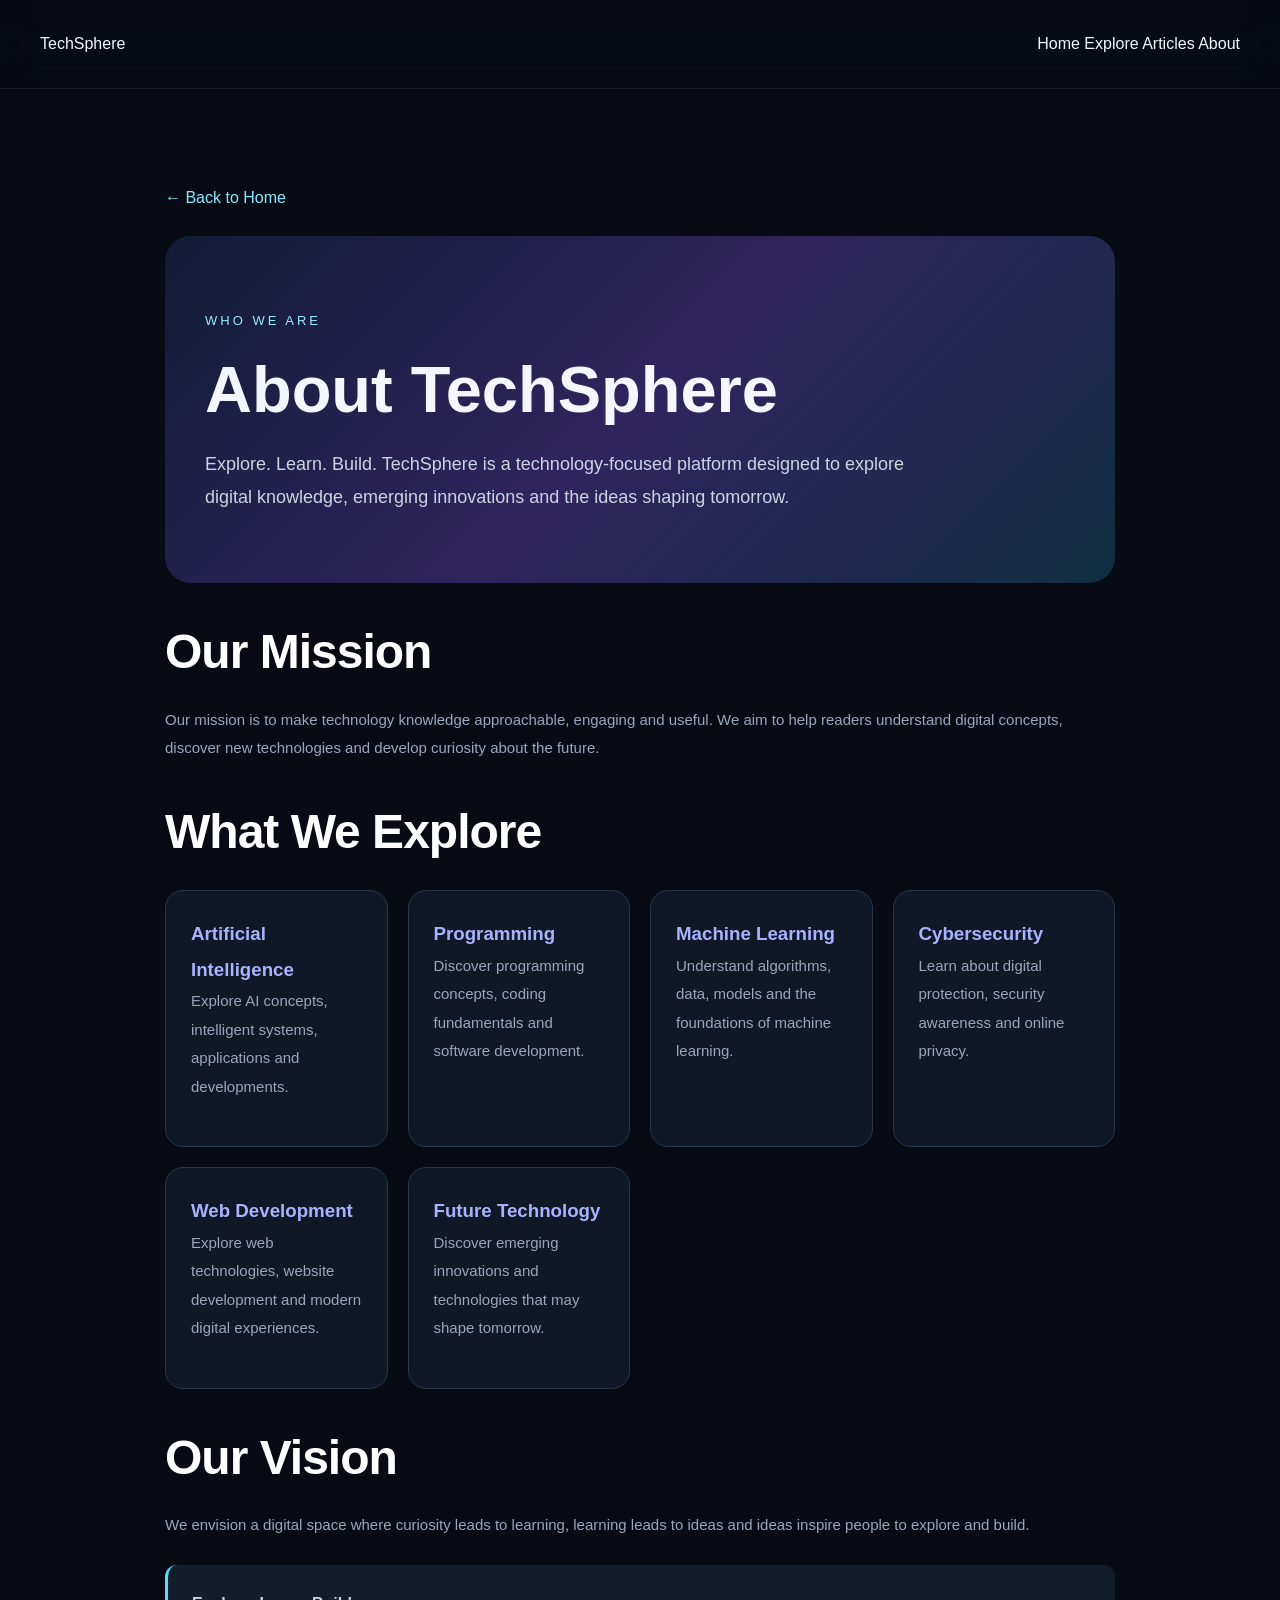
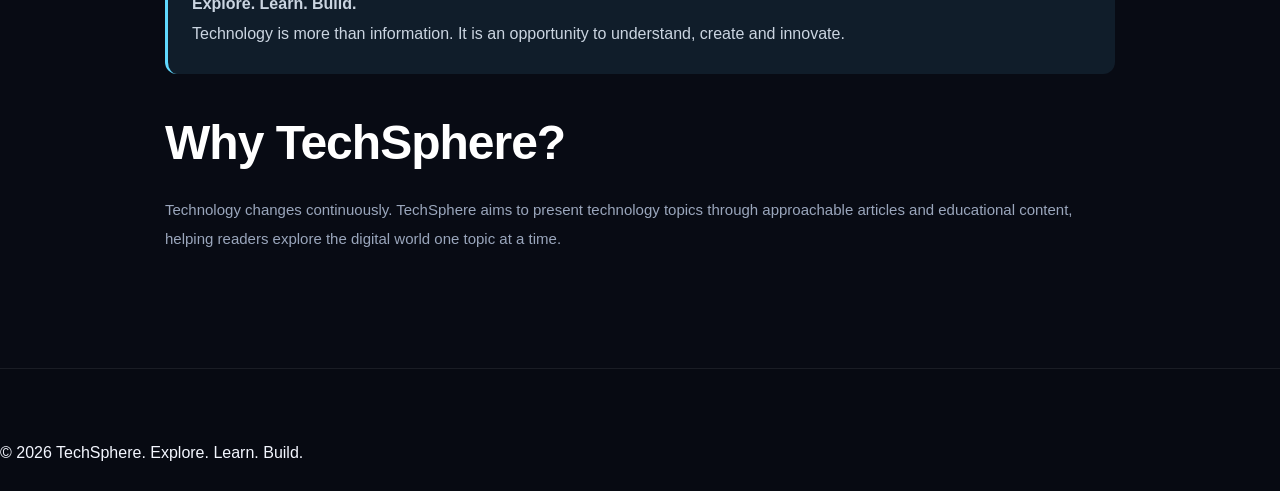
==== about.html @ 9fbf0e42 "Upload TechSphere website" ====
<!DOCTYPE html>
<html lang="en">
<head>
    <meta charset="UTF-8">
    <meta name="viewport" content="width=device-width, initial-scale=1.0">
    <meta name="description" content="Learn about TechSphere, a digital platform dedicated to exploring technology, innovation and knowledge.">
    <title>About TechSphere | Explore. Learn. Build.</title>
    <link rel="stylesheet" href="style.css">
    <style>
        .about-page { max-width: 1000px; margin: 70px auto; padding: 25px; }
        .about-hero { padding: 70px 40px; border-radius: 26px; background: linear-gradient(135deg,#111c35,#30245e,#102e40); margin-bottom: 40px; }
        .about-tag { color: #9be9ff; letter-spacing: 3px; text-transform: uppercase; font-size: 13px; }
        .about-hero h1 { font-size: clamp(38px,6vw,65px); margin: 20px 0; line-height: 1.15; }
        .about-hero p { color: #cbd5e1; font-size: 18px; max-width: 750px; line-height: 1.8; }
        .about-content { line-height: 1.9; color: #cbd5e1; }
        .about-content h2 { color: white; margin-top: 40px; }
        .about-grid { display: grid; grid-template-columns: repeat(auto-fit,minmax(220px,1fr)); gap: 20px; margin: 30px 0; }
        .about-card { background: #101827; border: 1px solid #26364c; padding: 25px; border-radius: 18px; transition: .3s; }
        .about-card:hover { transform: translateY(-5px); border-color: #7b70ff; }
        .about-card h3 { color: #a5b4fc; margin-top: 0; }
        .about-back { display: inline-block; margin-bottom: 25px; color: #8be9ff; text-decoration: none; }
        .about-highlight { padding: 24px; background: #101d2a; border-left: 3px solid #60d9ff; border-radius: 12px; margin: 25px 0; }
    </style>
</head>
<body>

<header class="navbar">
    <div class="container nav-container">
        <a href="index.html" class="logo">T<span>echSphere</span></a>
        <nav>
            <a href="index.html">Home</a>
            <a href="index.html#topics">Explore</a>
            <a href="index.html#articles">Articles</a>
            <a href="about.html">About</a>
        </nav>
    </div>
</header>

<main class="about-page">

    <a href="index.html" class="about-back">← Back to Home</a>

    <section class="about-hero">
        <span class="about-tag">Who We Are</span>
        <h1>About TechSphere</h1>
        <p>Explore. Learn. Build. TechSphere is a technology-focused platform designed to explore digital knowledge, emerging innovations and the ideas shaping tomorrow.</p>
    </section>

    <section class="about-content">

        <h2>Our Mission</h2>
        <p>Our mission is to make technology knowledge approachable, engaging and useful. We aim to help readers understand digital concepts, discover new technologies and develop curiosity about the future.</p>

        <h2>What We Explore</h2>

        <div class="about-grid">
            <div class="about-card">
                <h3>Artificial Intelligence</h3>
                <p>Explore AI concepts, intelligent systems, applications and developments.</p>
            </div>

            <div class="about-card">
                <h3>Programming</h3>
                <p>Discover programming concepts, coding fundamentals and software development.</p>
            </div>

            <div class="about-card">
                <h3>Machine Learning</h3>
                <p>Understand algorithms, data, models and the foundations of machine learning.</p>
            </div>

            <div class="about-card">
                <h3>Cybersecurity</h3>
                <p>Learn about digital protection, security awareness and online privacy.</p>
            </div>

            <div class="about-card">
                <h3>Web Development</h3>
                <p>Explore web technologies, website development and modern digital experiences.</p>
            </div>

            <div class="about-card">
                <h3>Future Technology</h3>
                <p>Discover emerging innovations and technologies that may shape tomorrow.</p>
            </div>
        </div>

        <h2>Our Vision</h2>
        <p>We envision a digital space where curiosity leads to learning, learning leads to ideas and ideas inspire people to explore and build.</p>

        <div class="about-highlight">
            <strong>Explore. Learn. Build.</strong><br>
            Technology is more than information. It is an opportunity to understand, create and innovate.
        </div>

        <h2>Why TechSphere?</h2>
        <p>Technology changes continuously. TechSphere aims to present technology topics through approachable articles and educational content, helping readers explore the digital world one topic at a time.</p>

    </section>

</main>

<footer class="footer">
    <div class="container">
        <p>© <span id="year"></span> TechSphere. Explore. Learn. Build.</p>
    </div>
</footer>

<script src="script.js"></script>
</body>
</html>
---- style.css ----
/* =========================================================
   TECHSPHERE | PREMIUM TECHNOLOGY WEBSITE
   Complete Responsive Design
   ========================================================= */

:root {
    --bg: #080b14;
    --bg-soft: #0c1120;
    --card: #101626;
    --card-hover: #151e32;
    --text: #f4f7ff;
    --muted: #9aa6bc;
    --border: rgba(255,255,255,0.08);
    --blue: #4f8cff;
    --cyan: #42e5d4;
    --purple: #8b5cf6;
    --pink: #d946ef;
    --gradient: linear-gradient(115deg, #42e5d4, #4f8cff, #8b5cf6, #d946ef);
    --font: 'Inter', sans-serif;
    --display: 'Space Grotesk', sans-serif;
    --container: 1200px;
}

* {
    margin: 0;
    padding: 0;
    box-sizing: border-box;
}

html {
    scroll-behavior: smooth;
    scroll-padding-top: 100px;
}

body {
    background: var(--bg);
    color: var(--text);
    font-family: var(--font);
    line-height: 1.7;
    overflow-x: hidden;
}

body.search-open {
    overflow: hidden;
}

a {
    color: inherit;
    text-decoration: none;
}

button {
    font-family: inherit;
}

img {
    max-width: 100%;
    display: block;
}

::selection {
    background: rgba(79,140,255,0.3);
    color: white;
}

/* SCROLL PROGRESS */

#scroll-progress {
    position: fixed;
    top: 0;
    left: 0;
    height: 3px;
    width: 0%;
    background: var(--gradient);
    z-index: 10000;
    pointer-events: none;
}

/* CONTAINER */

.section-container,
.nav-container,
.hero-container {
    width: min(var(--container), calc(100% - 48px));
    margin: auto;
}

/* NAVBAR */

.navbar {
    position: sticky;
    top: 0;
    z-index: 1000;
    width: 100%;
    background: rgba(8,11,20,0.82);
    border-bottom: 1px solid var(--border);
    backdrop-filter: blur(18px);
    -webkit-backdrop-filter: blur(18px);
    transition: background 0.3s ease;
}

.nav-container {
    min-height: 88px;
    display: flex;
    align-items: center;
    justify-content: space-between;
    gap: 25px;
}

.brand-logo {
    display: flex;
    align-items: center;
    flex-shrink: 0;
}

.brand-logo img {
    width: 225px;
    height: auto;
    max-height: 72px;
    object-fit: contain;
    transition: transform 0.3s ease;
}

.brand-logo:hover img {
    transform: scale(1.035);
}

.nav-menu {
    display: flex;
    align-items: center;
    gap: 30px;
}

.nav-link {
    color: #b6c1d5;
    font-size: 14px;
    font-weight: 500;
    transition: color 0.3s;
}

.nav-link:hover,
.nav-link.active {
    color: white;
}

.nav-search,
.article-search-button {
    display: flex;
    align-items: center;
    gap: 8px;
    background: rgba(255,255,255,0.04);
    border: 1px solid var(--border);
    border-radius: 10px;
    color: white;
    padding: 10px 16px;
    cursor: pointer;
    transition: 0.3s;
}

.nav-search:hover,
.article-search-button:hover {
    border-color: rgba(79,140,255,0.5);
    background: rgba(79,140,255,0.08);
}

.nav-search span,
.article-search-button span {
    font-size: 22px;
}

.menu-toggle {
    display: none;
    background: none;
    border: 1px solid var(--border);
    border-radius: 10px;
    width: 44px;
    height: 44px;
    cursor: pointer;
    padding: 10px;
}

.menu-toggle span {
    display: block;
    width: 100%;
    height: 2px;
    background: white;
    margin: 5px 0;
    transition: 0.3s;
}

/* HERO */

.hero {
    position: relative;
    overflow: hidden;
    padding: 110px 0 100px;
    min-height: 650px;
}

.hero-background {
    position: absolute;
    inset: 0;
    background:
        radial-gradient(circle at 80% 20%, rgba(79,140,255,0.13), transparent 35%),
        radial-gradient(circle at 30% 80%, rgba(139,92,246,0.08), transparent 40%);
    pointer-events: none;
}

.hero-grid {
    position: absolute;
    inset: 0;
    opacity: 0.16;
    background-image:
        linear-gradient(rgba(255,255,255,0.04) 1px, transparent 1px),
        linear-gradient(90deg, rgba(255,255,255,0.04) 1px, transparent 1px);
    background-size: 55px 55px;
    mask-image: linear-gradient(to bottom, black, transparent);
}

.hero-container {
    display: grid;
    grid-template-columns: 1.05fr 0.95fr;
    align-items: center;
    gap: 60px;
    position: relative;
    z-index: 2;
}

.hero-content {
    max-width: 650px;
}

.hero-badge {
    display: inline-flex;
    align-items: center;
    gap: 10px;
    font-size: 11px;
    font-weight: 700;
    letter-spacing: 2px;
    color: #c4d4f6;
    background: rgba(79,140,255,0.08);
    border: 1px solid rgba(79,140,255,0.2);
    border-radius: 30px;
    padding: 10px 16px;
    margin-bottom: 26px;
}

.status-dot {
    width: 8px;
    height: 8px;
    border-radius: 50%;
    background: var(--cyan);
    box-shadow: 0 0 12px var(--cyan);
}

.hero h1 {
    font-family: var(--display);
    font-size: clamp(42px, 5vw, 68px);
    line-height: 1.12;
    letter-spacing: -2px;
    font-weight: 700;
    margin-bottom: 25px;
}

.gradient-text {
    background: var(--gradient);
    -webkit-background-clip: text;
    background-clip: text;
    color: transparent;
}

.hero-description {
    color: var(--muted);
    font-size: 17px;
    max-width: 560px;
    margin-bottom: 35px;
}

.hero-buttons {
    display: flex;
    flex-wrap: wrap;
    gap: 15px;
}

.btn {
    display: inline-flex;
    justify-content: center;
    align-items: center;
    gap: 12px;
    padding: 14px 25px;
    border-radius: 12px;
    font-size: 14px;
    font-weight: 600;
    transition: transform 0.3s, box-shadow 0.3s, background 0.3s;
}

.btn:hover {
    transform: translateY(-3px);
}

.btn-primary {
    background: linear-gradient(110deg, #3478ff, #8055f6);
    color: white;
    box-shadow: 0 10px 30px rgba(79,140,255,0.2);
}

.btn-primary:hover {
    box-shadow: 0 15px 40px rgba(79,140,255,0.35);
}

.btn-secondary {
    border: 1px solid rgba(255,255,255,0.12);
    background: rgba(255,255,255,0.03);
    color: white;
}

.btn-secondary:hover {
    background: rgba(255,255,255,0.08);
}

.hero-stats {
    display: flex;
    gap: 35px;
    flex-wrap: wrap;
    margin-top: 55px;
}

.stat {
    display: flex;
    flex-direction: column;
}

.stat-number {
    font-family: var(--display);
    font-size: 20px;
    font-weight: 700;
    color: white;
}

.stat-label {
    font-size: 11px;
    color: var(--muted);
}

.hero-visual {
    position: relative;
}

.hero-image-frame {
    position: relative;
    border-radius: 24px;
    border: 1px solid rgba(79,140,255,0.2);
    overflow: visible;
    box-shadow: 0 25px 80px rgba(0,0,0,0.4);
}

.hero-image-frame > img {
    width: 100%;
    aspect-ratio: 1/1;
    object-fit: cover;
    border-radius: 24px;
}

.image-overlay {
    position: absolute;
    inset: 0;
    border-radius: 24px;
    background: linear-gradient(135deg, rgba(79,140,255,0.08), transparent 60%);
    pointer-events: none;
}

.floating-card {
    position: absolute;
    display: flex;
    align-items: center;
    gap: 12px;
    background: rgba(12,17,32,0.94);
    border: 1px solid rgba(255,255,255,0.1);
    border-radius: 15px;
    padding: 14px 17px;
    backdrop-filter: blur(12px);
    box-shadow: 0 15px 35px rgba(0,0,0,0.3);
    animation: float 5s ease-in-out infinite;
}

.floating-card-top {
    top: -25px;
    right: -20px;
}

.floating-card-bottom {
    bottom: -25px;
    left: -25px;
    animation-delay: 1.5s;
}

.floating-icon {
    font-size: 24px;
    color: var(--cyan);
}

.floating-card strong,
.floating-card small {
    display: block;
}

.floating-card strong {
    font-size: 12px;
}

.floating-card small {
    font-size: 10px;
    color: var(--muted);
}

.hero-bottom-glow {
    position: absolute;
    bottom: -120px;
    left: 50%;
    transform: translateX(-50%);
    width: 70%;
    height: 250px;
    background: rgba(79,140,255,0.1);
    filter: blur(100px);
    pointer-events: none;
}

/* TICKER */

.ticker-section {
    overflow: hidden;
    border-top: 1px solid var(--border);
    border-bottom: 1px solid var(--border);
    background: rgba(255,255,255,0.015);
    padding: 20px 0;
}

.ticker-track {
    display: flex;
    width: max-content;
    animation: ticker 40s linear infinite;
}

.ticker-track:hover {
    animation-play-state: paused;
}

.ticker-content {
    display: flex;
    align-items: center;
    gap: 35px;
    padding-right: 35px;
    white-space: nowrap;
    color: #aebbd4;
    font-size: 12px;
    font-weight: 700;
    letter-spacing: 2px;
}

.ticker-symbol {
    color: var(--cyan);
}

/* SECTION */

.section {
    padding: 110px 0;
}

.section-heading {
    text-align: center;
    max-width: 720px;
    margin: 0 auto 60px;
}

.section-label {
    font-size: 11px;
    font-weight: 700;
    letter-spacing: 2.5px;
    color: var(--cyan);
    margin-bottom: 16px;
}

.section-heading h2,
.about-content h2,
.featured-content h2,
.cta-box h2 {
    font-family: var(--display);
    font-size: clamp(32px, 4vw, 48px);
    line-height: 1.2;
    letter-spacing: -1px;
}

.section-heading p {
    color: var(--muted);
    margin-top: 20px;
    font-size: 15px;
}

/* TOPICS */

.explore-section {
    position: relative;
}

.topics-grid {
    display: grid;
    grid-template-columns: repeat(3, 1fr);
    gap: 22px;
}

.topic-card {
    position: relative;
    background: linear-gradient(145deg, #101626, #0b101d);
    border: 1px solid var(--border);
    border-radius: 20px;
    padding: 30px;
    overflow: hidden;
    min-height: 260px;
    transition: 0.35s ease;
}

.topic-card:hover {
    transform: translateY(-7px);
    background: var(--card-hover);
    border-color: rgba(79,140,255,0.3);
    box-shadow: 0 15px 45px rgba(0,0,0,0.25);
}

.topic-card::before {
    content: "";
    position: absolute;
    width: 140px;
    height: 140px;
    right: -60px;
    top: -60px;
    background: rgba(79,140,255,0.07);
    filter: blur(35px);
    border-radius: 50%;
}

.topic-icon {
    display: grid;
    place-items: center;
    width: 55px;
    height: 55px;
    border-radius: 15px;
    font-size: 23px;
    margin-bottom: 25px;
    border: 1px solid rgba(255,255,255,0.1);
}

.icon-ai {
    background: rgba(79,140,255,0.12);
    color: #62a0ff;
}

.icon-python {
    background: rgba(255,201,72,0.12);
    color: #ffd166;
}

.icon-ml {
    background: rgba(139,92,246,0.12);
    color: #b38cff;
}

.icon-cyber {
    background: rgba(66,229,212,0.12);
    color: var(--cyan);
}

.icon-web {
    background: rgba(217,70,239,0.12);
    color: #e879f9;
}

.icon-future {
    background: rgba(255,130,82,0.12);
    color: #ffad83;
}

.topic-number {
    position: absolute;
    top: 30px;
    right: 30px;
    font-size: 11px;
    color: #58647a;
    letter-spacing: 1px;
}

.topic-card h3 {
    font-family: var(--display);
    font-size: 20px;
    margin-bottom: 12px;
}

.topic-card p {
    font-size: 13px;
    color: var(--muted);
    margin-bottom: 25px;
}

.topic-link {
    font-size: 12px;
    font-weight: 600;
    color: #8cb4ff;
    transition: 0.3s;
}

.topic-card:hover .topic-link {
    color: var(--cyan);
}

/* FEATURED */

.featured-section {
    padding: 30px 0 110px;
}

.featured-box {
    display: grid;
    grid-template-columns: 1fr 1fr;
    align-items: center;
    gap: 60px;
    background: linear-gradient(145deg, #10182b, #0b101c);
    border: 1px solid rgba(79,140,255,0.18);
    border-radius: 28px;
    padding: 60px;
    position: relative;
    overflow: hidden;
}

.featured-box::before {
    content: "";
    position: absolute;
    width: 300px;
    height: 300px;
    background: rgba(139,92,246,0.1);
    filter: blur(100px);
    top: -100px;
    right: -100px;
}

.featured-content {
    position: relative;
    z-index: 2;
}

.featured-content h2 {
    margin-bottom: 25px;
}

.featured-content p {
    color: var(--muted);
    font-size: 15px;
    max-width: 500px;
    margin-bottom: 30px;
}

.featured-visual {
    min-height: 330px;
    position: relative;
    display: grid;
    place-items: center;
}

.orbit {
    position: absolute;
    border: 1px solid rgba(79,140,255,0.25);
    border-radius: 50%;
    transform: rotate(-25deg);
}

.orbit-1 {
    width: 240px;
    height: 240px;
    animation: rotate 25s linear infinite;
}

.orbit-2 {
    width: 310px;
    height: 170px;
    animation: rotate 20s linear infinite reverse;
}

.orbit-3 {
    width: 180px;
    height: 320px;
    animation: rotate 30s linear infinite;
}

.orbit-core {
    width: 120px;
    height: 120px;
    border-radius: 50%;
    display: grid;
    place-items: center;
    font-family: var(--display);
    font-size: 42px;
    font-weight: 700;
    background: radial-gradient(circle at 30% 30%, #6eaaff, #3044a4 60%, #131b39);
    box-shadow: 0 0 60px rgba(79,140,255,0.35);
    z-index: 2;
}

.orbit-node {
    position: absolute;
    width: 45px;
    height: 45px;
    border: 1px solid rgba(79,140,255,0.3);
    border-radius: 50%;
    display: grid;
    place-items: center;
    background: #0e1526;
    color: var(--cyan);
    font-size: 13px;
    font-weight: 700;
}

.node-1 {
    top: 40px;
    left: 15%;
}

.node-2 {
    bottom: 30px;
    right: 15%;
}

.node-3 {
    top: 45%;
    right: 0;
}

/* ARTICLES */

.articles-section {
    background: rgba(255,255,255,0.012);
    border-top: 1px solid var(--border);
}

.article-controls {
    display: flex;
    align-items: center;
    justify-content: space-between;
    margin-bottom: 30px;
}

.article-count {
    font-size: 13px;
    color: var(--muted);
}

.article-search-button {
    font-size: 13px;
}

.articles-grid {
    display: grid;
    grid-template-columns: repeat(3, 1fr);
    gap: 25px;
}

.article-card {
    border: 1px solid var(--border);
    border-radius: 20px;
    background: #0d1321;
    overflow: hidden;
    transition: transform 0.3s, border 0.3s, box-shadow 0.3s;
}

.article-card:hover {
    transform: translateY(-6px);
    border-color: rgba(79,140,255,0.25);
    box-shadow: 0 20px 40px rgba(0,0,0,0.2);
}

.article-card-top {
    height: 200px;
    position: relative;
    display: grid;
    place-items: center;
    overflow: hidden;
}

.article-card-top::before,
.article-card-top::after {
    content: "";
    position: absolute;
    border: 1px solid rgba(255,255,255,0.08);
    border-radius: 50%;
}

.article-card-top::before {
    width: 220px;
    height: 220px;
}

.article-card-top::after {
    width: 160px;
    height: 160px;
}

.article-ai {
    background: linear-gradient(135deg, #10284b, #11152c);
}

.article-python {
    background: linear-gradient(135deg, #25364a, #161c2e);
}

.article-ml {
    background: linear-gradient(135deg, #2a1d51, #121729);
}

.article-cyber {
    background: linear-gradient(135deg, #10363a, #101729);
}

.article-web {
    background: linear-gradient(135deg, #361c45, #15182b);
}

.article-future {
    background: linear-gradient(135deg, #44252c, #15182b);
}

.article-category {
    position: absolute;
    top: 18px;
    left: 18px;
    z-index: 2;
    background: rgba(8,11,20,0.55);
    border: 1px solid rgba(255,255,255,0.1);
    border-radius: 30px;
    padding: 7px 12px;
    font-size: 10px;
    font-weight: 600;
    backdrop-filter: blur(10px);
}

.article-art {
    font-family: var(--display);
    font-size: 60px;
    font-weight: 700;
    color: rgba(255,255,255,0.85);
    z-index: 1;
    text-shadow: 0 10px 35px rgba(0,0,0,0.3);
}

.article-body {
    padding: 25px;
}

.article-meta {
    color: var(--cyan);
    font-size: 10px;
    font-weight: 700;
    letter-spacing: 1.5px;
    margin-bottom: 12px;
}

.article-body h3 {
    font-family: var(--display);
    font-size: 20px;
    line-height: 1.4;
    margin-bottom: 15px;
}

.article-body p {
    font-size: 13px;
    color: var(--muted);
    margin-bottom: 25px;
}

.article-link {
    font-size: 13px;
    font-weight: 600;
    color: #8cb4ff;
    display: flex;
    justify-content: space-between;
    align-items: center;
    transition: color 0.3s;
}

.article-link:hover {
    color: var(--cyan);
}

.article-link span {
    font-size: 18px;
}

.no-results {
    display: none;
    text-align: center;
    padding: 70px 20px;
}

.no-results.show {
    display: block;
}

.no-results-icon {
    font-size: 40px;
    color: var(--cyan);
    margin-bottom: 15px;
}

.no-results p {
    color: var(--muted);
    font-size: 14px;
    margin-top: 10px;
}

/* ABOUT */

.about-section {
    padding: 110px 0;
    border-top: 1px solid var(--border);
}

.about-section .section-container {
    display: grid;
    grid-template-columns: 1fr 1fr;
    align-items: center;
    gap: 70px;
}

.about-content h2 {
    margin-bottom: 25px;
}

.about-content p {
    font-size: 15px;
    color: var(--muted);
    margin-bottom: 20px;
}

.about-content .btn {
    margin-top: 15px;
}

.about-visual {
    min-height: 350px;
    position: relative;
    display: grid;
    place-items: center;
}

.about-circle {
    width: min(330px, 80vw);
    aspect-ratio: 1;
    border-radius: 50%;
    border: 1px solid rgba(79,140,255,0.2);
    background: radial-gradient(circle, rgba(79,140,255,0.12), rgba(139,92,246,0.04), transparent);
    display: grid;
    place-items: center;
    box-shadow: 0 0 80px rgba(79,140,255,0.08);
    z-index: 2;
}

.about-circle img {
    width: 90%;
    height: auto;
    object-fit: contain;
}

.about-decoration {
    position: absolute;
    border: 1px solid rgba(139,92,246,0.15);
    border-radius: 50%;
}

.decoration-1 {
    width: 390px;
    height: 390px;
}

.decoration-2 {
    width: 460px;
    height: 460px;
}

/* CTA */

.cta-section {
    padding: 0 0 110px;
}

.cta-box {
    text-align: center;
    background: linear-gradient(145deg, #10182b, #0b101c);
    border: 1px solid rgba(79,140,255,0.18);
    border-radius: 28px;
    padding: 75px 30px;
    position: relative;
    overflow: hidden;
}

.cta-box::before {
    content: "";
    position: absolute;
    width: 400px;
    height: 400px;
    background: rgba(79,140,255,0.08);
    filter: blur(100px);
    top: -250px;
    left: 50%;
    transform: translateX(-50%);
}

.cta-label {
    font-size: 11px;
    color: var(--cyan);
    font-weight: 700;
    letter-spacing: 2px;
    margin-bottom: 20px;
}

.cta-box h2 {
    margin-bottom: 20px;
    position: relative;
}

.cta-box p {
    color: var(--muted);
    margin-bottom: 30px;
    position: relative;
}

.cta-box .btn {
    position: relative;
}

/* FOOTER */

.footer {
    background: #070a12;
    border-top: 1px solid var(--border);
    padding: 70px 0 25px;
}

.footer-grid {
    display: grid;
    grid-template-columns: 1.5fr 1fr 1fr 1fr;
    gap: 40px;
    padding-bottom: 50px;
}

.footer-logo img {
    width: 230px;
    max-height: 90px;
}

.footer-brand p {
    font-size: 13px;
    color: var(--muted);
    margin: 20px 0;
}

.footer-tagline {
    font-size: 9px;
    letter-spacing: 1.5px;
    color: #66748c;
    line-height: 1.8;
}

.footer-column h4 {
    font-size: 14px;
    margin-bottom: 20px;
}

.footer-column a {
    display: block;
    font-size: 12px;
    color: var(--muted);
    margin-bottom: 12px;
    transition: color 0.3s;
}

.footer-column a:hover {
    color: var(--cyan);
}

.footer-bottom {
    display: flex;
    justify-content: space-between;
    gap: 20px;
    flex-wrap: wrap;
    border-top: 1px solid var(--border);
    padding-top: 25px;
    font-size: 11px;
    color: #77849b;
}

/* SEARCH MODAL */

.search-modal {
    position: fixed;
    inset: 0;
    z-index: 2000;
    display: none;
    align-items: center;
    justify-content: center;
    padding: 25px;
}

.search-modal.active {
    display: flex;
}

.search-modal-overlay {
    position: absolute;
    inset: 0;
    background: rgba(2,5,12,0.8);
    backdrop-filter: blur(10px);
}

.search-modal-content {
    position: relative;
    width: min(700px, 100%);
    background: #101626;
    border: 1px solid rgba(255,255,255,0.1);
    border-radius: 24px;
    padding: 45px;
    box-shadow: 0 30px 100px rgba(0,0,0,0.5);
    max-height: 85vh;
    overflow-y: auto;
}

.search-close {
    position: absolute;
    top: 18px;
    right: 20px;
    width: 40px;
    height: 40px;
    background: rgba(255,255,255,0.05);
    border: 1px solid var(--border);
    color: white;
    border-radius: 12px;
    font-size: 24px;
    cursor: pointer;
}

.search-modal-heading {
    margin-bottom: 30px;
}

.search-modal-heading h2 {
    font-family: var(--display);
    font-size: 32px;
}

.search-input-wrapper {
    display: flex;
    align-items: center;
    gap: 12px;
    background: #080b14;
    border: 1px solid rgba(79,140,255,0.3);
    border-radius: 15px;
    padding: 15px;
}

.search-icon {
    font-size: 25px;
    color: var(--cyan);
}

.search-input-wrapper input {
    flex: 1;
    min-width: 0;
    background: transparent;
    border: none;
    outline: none;
    color: white;
    font-family: var(--font);
    font-size: 15px;
}

.search-input-wrapper input::placeholder {
    color: #68758d;
}

.search-input-wrapper kbd {
    font-size: 10px;
    border: 1px solid var(--border);
    border-radius: 6px;
    padding: 4px 8px;
    color: var(--muted);
}

.search-results {
    margin-top: 25px;
}

.search-hint {
    font-size: 12px;
    color: var(--muted);
}

.search-result-item {
    display: block;
    padding: 16px;
    border: 1px solid var(--border);
    border-radius: 12px;
    margin-top: 12px;
    transition: 0.3s;
}

.search-result-item:hover {
    background: rgba(79,140,255,0.08);
    border-color: rgba(79,140,255,0.3);
}

.search-result-item strong {
    display: block;
    font-size: 14px;
    margin-bottom: 6px;
}

.search-result-item small {
    font-size: 11px;
    color: var(--cyan);
}

.search-result-item p {
    font-size: 12px;
    color: var(--muted);
    margin-top: 8px;
}

/* BACK TO TOP */

.back-to-top {
    position: fixed;
    bottom: 25px;
    right: 25px;
    z-index: 900;
    width: 45px;
    height: 45px;
    border-radius: 13px;
    border: 1px solid rgba(79,140,255,0.3);
    background: #101626;
    color: white;
    font-size: 22px;
    cursor: pointer;
    display: none;
    transition: 0.3s;
}

.back-to-top.visible {
    display: grid;
    place-items: center;
}

.back-to-top:hover {
    background: #3478ff;
    transform: translateY(-4px);
}

/* REVEAL ANIMATIONS */

.reveal {
    opacity: 0;
    transform: translateY(25px);
    transition: opacity 0.7s ease, transform 0.7s ease;
}

.reveal.visible {
    opacity: 1;
    transform: translateY(0);
}

/* KEYFRAMES */

@keyframes float {
    0%, 100% { transform: translateY(0); }
    50% { transform: translateY(-10px); }
}

@keyframes ticker {
    from { transform: translateX(0); }
    to { transform: translateX(-50%); }
}

@keyframes rotate {
    from { transform: rotate(0deg); }
    to { transform: rotate(360deg); }
}

/* RESPONSIVE TABLETS */

@media (max-width: 1000px) {
    .hero-container {
        gap: 35px;
    }

    .hero h1 {
        font-size: 48px;
    }

    .topics-grid,
    .articles-grid {
        grid-template-columns: repeat(2, 1fr);
    }

    .featured-box {
        padding: 40px;
        gap: 30px;
    }

    .footer-grid {
        grid-template-columns: repeat(2, 1fr);
    }

    .nav-menu {
        gap: 18px;
    }
}

/* MOBILE NAVIGATION */

@media (max-width: 760px) {
    .section-container,
    .nav-container,
    .hero-container {
        width: min(100% - 32px, var(--container));
    }

    .nav-container {
        min-height: 75px;
    }

    .brand-logo img {
        width: 180px;
        max-height: 60px;
    }

    .menu-toggle {
        display: block;
        z-index: 1002;
    }

    .nav-menu {
        position: absolute;
        top: 75px;
        left: 0;
        right: 0;
        display: flex;
        flex-direction: column;
        align-items: stretch;
        gap: 0;
        padding: 15px 20px 25px;
        background: rgba(8,11,20,0.98);
        border-bottom: 1px solid var(--border);
        opacity: 0;
        visibility: hidden;
        transform: translateY(-10px);
        transition: 0.3s;
    }

    .nav-menu.open {
        opacity: 1;
        visibility: visible;
        transform: translateY(0);
    }

    .nav-link {
        padding: 15px;
        border-bottom: 1px solid var(--border);
    }

    .nav-search {
        justify-content: center;
        margin-top: 15px;
    }

    .menu-toggle.open span:nth-child(1) {
        transform: translateY(7px) rotate(45deg);
    }

    .menu-toggle.open span:nth-child(2) {
        opacity: 0;
    }

    .menu-toggle.open span:nth-child(3) {
        transform: translateY(-7px) rotate(-45deg);
    }

    .hero {
        padding: 75px 0 90px;
    }

    .hero-container {
        grid-template-columns: 1fr;
        gap: 60px;
    }

    .hero-content {
        text-align: center;
        margin: auto;
    }

    .hero-badge {
        justify-content: center;
    }

    .hero h1 {
        font-size: clamp(40px, 10vw, 60px);
        letter-spacing: -1.5px;
    }

    .hero-description {
        margin-left: auto;
        margin-right: auto;
        font-size: 15px;
    }

    .hero-buttons {
        justify-content: center;
    }

    .hero-stats {
        justify-content: center;
        gap: 25px;
        margin-top: 40px;
    }

    .hero-visual {
        width: 90%;
        margin: auto;
    }

    .floating-card-top {
        right: -10px;
    }

    .floating-card-bottom {
        left: -10px;
    }

    .section {
        padding: 80px 0;
    }

    .section-heading {
        margin-bottom: 40px;
    }

    .topics-grid,
    .articles-grid {
        grid-template-columns: 1fr;
    }

    .topic-card {
        min-height: 230px;
    }

    .featured-section {
        padding: 0 0 80px;
    }

    .featured-box {
        grid-template-columns: 1fr;
        padding: 35px 25px;
    }

    .featured-content {
        text-align: center;
    }

    .featured-content p {
        margin-left: auto;
        margin-right: auto;
    }

    .featured-visual {
        min-height: 300px;
    }

    .article-controls {
        gap: 15px;
        flex-wrap: wrap;
    }

    .about-section {
        padding: 80px 0;
    }

    .about-section .section-container {
        grid-template-columns: 1fr;
        gap: 50px;
    }

    .about-content {
        text-align: center;
    }

    .about-visual {
        min-height: 300px;
    }

    .about-decoration.decoration-1 {
        width: 300px;
        height: 300px;
    }

    .about-decoration.decoration-2 {
        width: 340px;
        height: 340px;
    }

    .about-circle {
        width: 250px;
    }

    .cta-section {
        padding-bottom: 80px;
    }

    .cta-box {
        padding: 60px 25px;
    }

    .footer-grid {
        grid-template-columns: 1fr 1fr;
        gap: 30px;
    }

    .footer-brand {
        grid-column: 1 / -1;
    }

    .search-modal-content {
        padding: 35px 22px;
    }
}

/* SMALL MOBILE */

@media (max-width: 480px) {
    .hero h1 {
        font-size: 39px;
    }

    .hero-stats {
        gap: 18px;
    }

    .stat-number {
        font-size: 17px;
    }

    .stat-label {
        font-size: 10px;
    }

    .hero-buttons .btn {
        width: 100%;
    }

    .hero-visual {
        width: 100%;
    }

    .floating-card {
        padding: 10px;
        gap: 8px;
    }

    .floating-card strong {
        font-size: 10px;
    }

    .floating-card small {
        font-size: 9px;
    }

    .topic-card {
        padding: 25px;
    }

    .footer-grid {
        grid-template-columns: 1fr;
    }

    .footer-brand {
        grid-column: auto;
    }

    .footer-bottom {
        flex-direction: column;
    }

    .article-card-top {
        height: 180px;
    }

    .search-input-wrapper kbd {
        display: none;
    }

    .section-heading h2,
    .about-content h2,
    .featured-content h2,
    .cta-box h2 {
        font-size: 34px;
    }
}

/* ACCESSIBILITY: REDUCED MOTION */

@media (prefers-reduced-motion: reduce) {
    *, *::before, *::after {
        scroll-behavior: auto !important;
        animation-duration: 0.01ms !important;
        animation-iteration-count: 1 !important;
        transition-duration: 0.01ms !important;
    }

    .reveal {
        opacity: 1;
        transform: none;
    }
}
.developer-credit {
    text-align: center;
    margin-top: 15px;
    font-size: 14px;
    color: #a0a0a0;
}

.developer-credit a {
    color: #8b5cf6;
    font-weight: 600;
    text-decoration: none;
    transition: 0.3s ease;
}

.developer-credit a:hover {
    color: #c084fc;
}
/* =========================================================
   TECHSPHERE | SEO UX & ACCESSIBILITY ENHANCEMENTS
   ========================================================= */

/* Keyboard accessibility */
a:focus-visible,
button:focus-visible,
input:focus-visible {
    outline: 2px solid var(--cyan);
    outline-offset: 4px;
}

/* Image rendering stability */
img {
    height: auto;
}

/* Better mobile tap behavior */
a,
button {
    -webkit-tap-highlight-color: transparent;
}

/* Prevent content overflow on narrow screens */
body {
    min-width: 320px;
}

.hero,
.section,
.featured-section,
.about-section,
.cta-section {
    overflow-wrap: break-word;
}

/* Reduced motion support */
@media (prefers-reduced-motion: reduce) {
    .ticker-track {
        animation: none;
    }

    .floating-card,
    .orbit {
        animation: none;
    }
}

/* Better focus visibility on navigation */
.nav-link:focus-visible,
.footer-column a:focus-visible,
.article-link:focus-visible {
    color: var(--cyan);
}

/* Search input accessibility */
.search-input-wrapper input:focus-visible {
    outline: 2px solid var(--cyan);
    outline-offset: 2px;
}

/* Better readability on small screens */
@media (max-width: 480px) {
    .hero-description,
    .section-heading p,
    .article-body p,
    .about-content p {
        line-height: 1.8;
    }
}
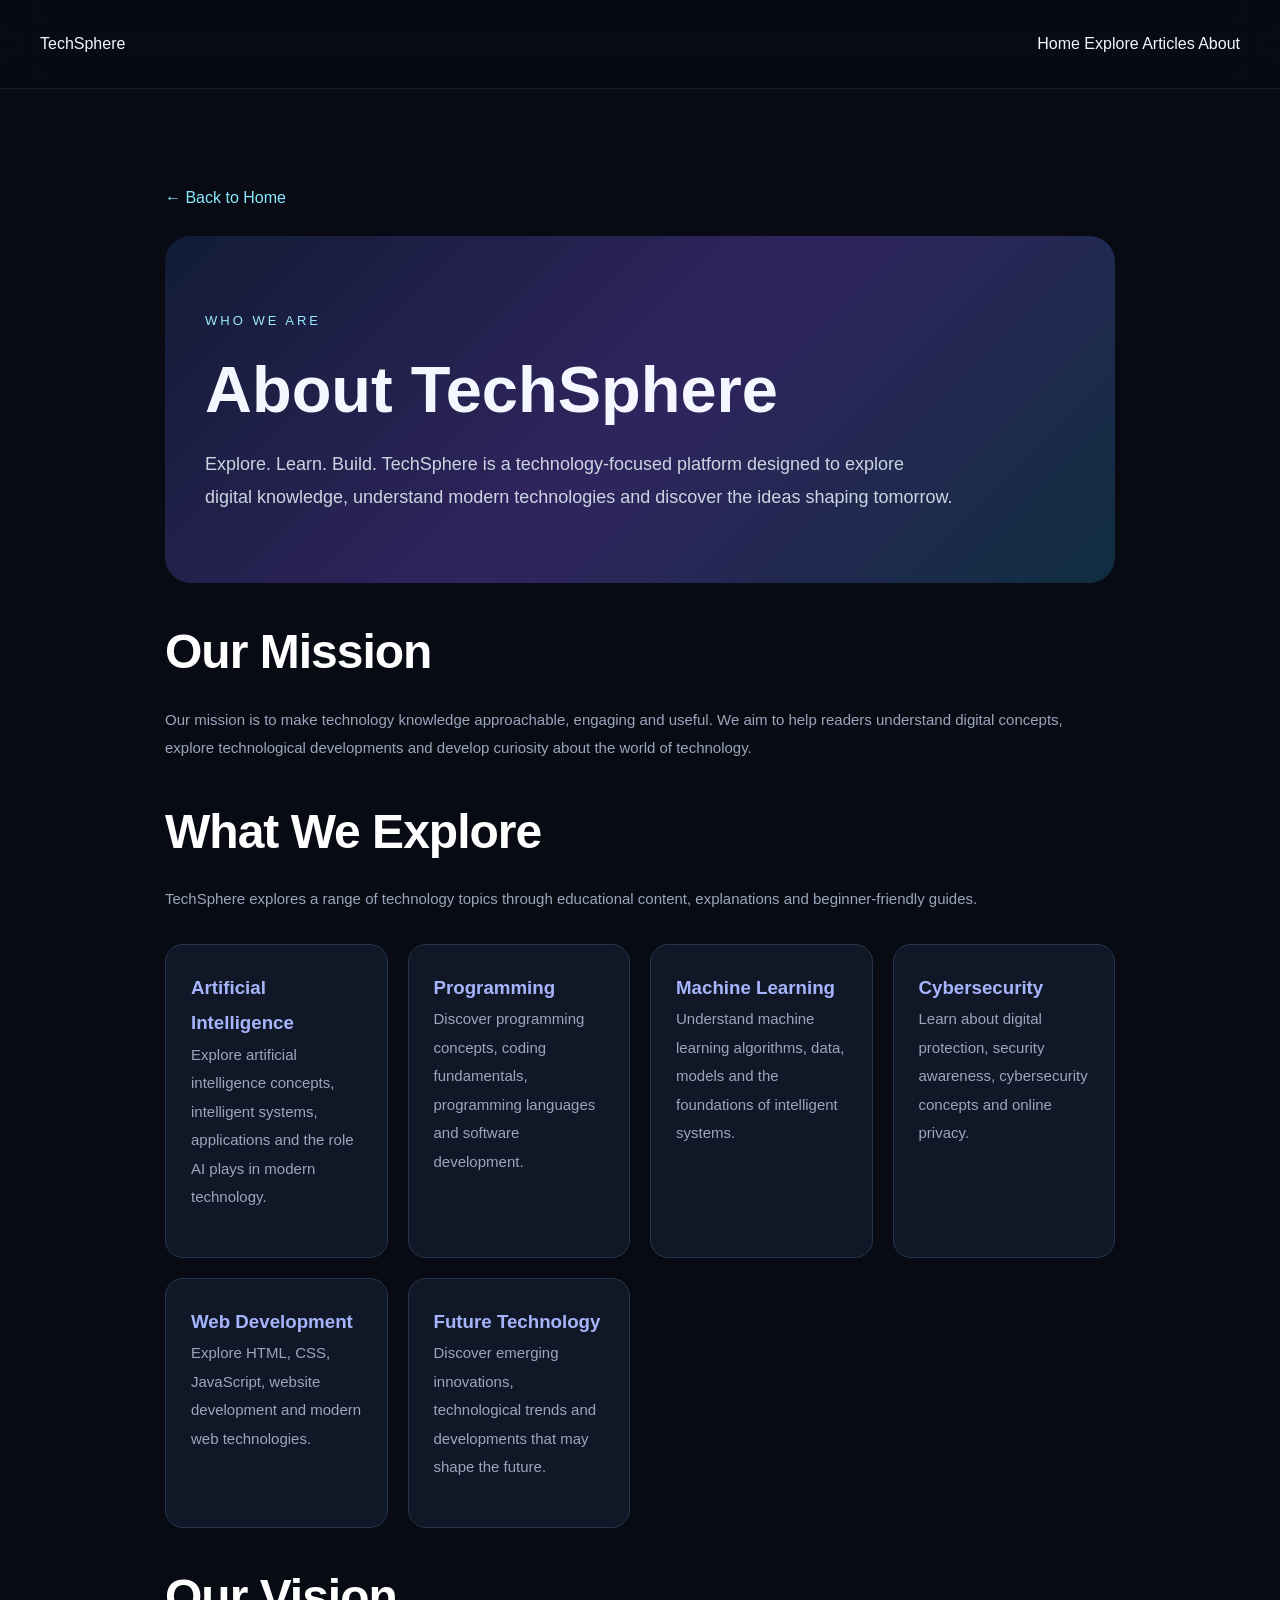
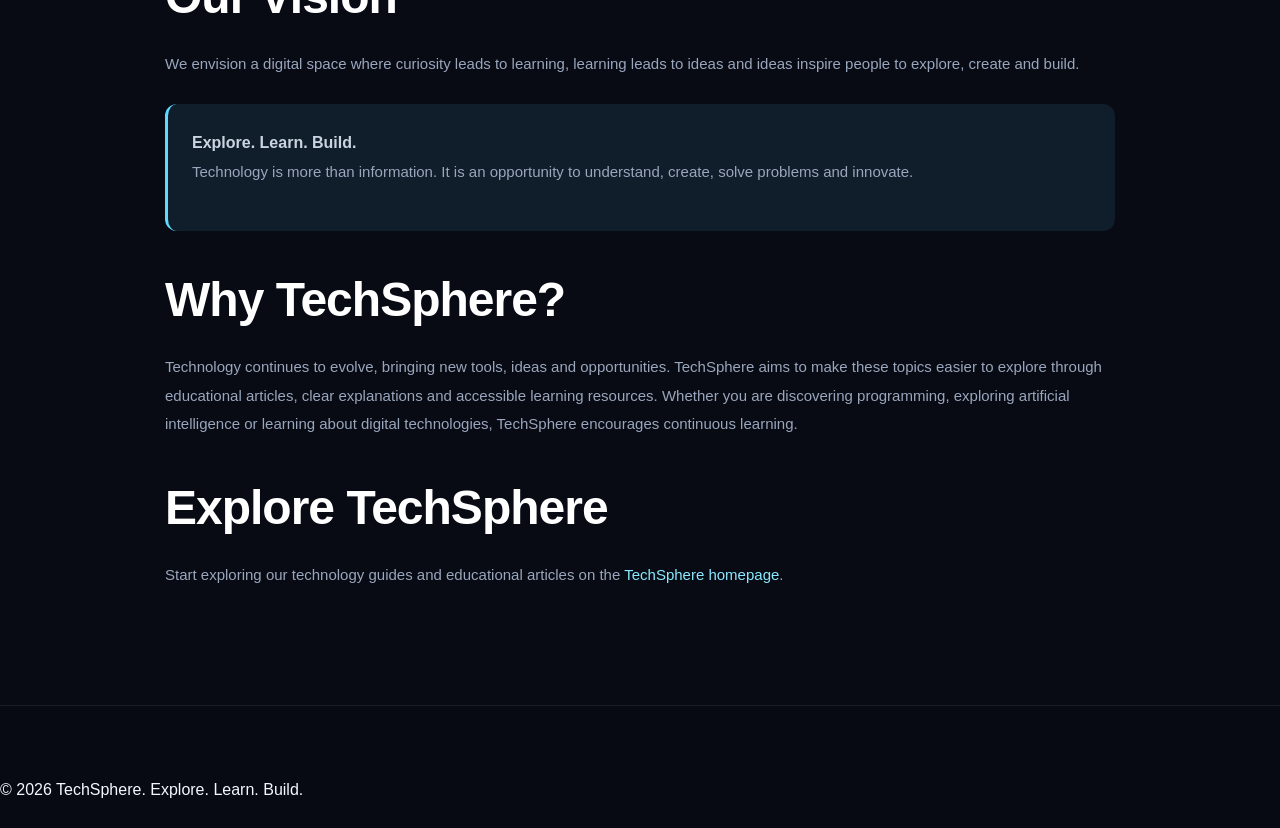
==== commit 45e148f1: "Update about.html" ====
--- a/about.html
+++ b/about.html
@@ -4,35 +4,171 @@
 <head>
     <meta charset="UTF-8">
     <meta name="viewport" content="width=device-width, initial-scale=1.0">
-    <meta name="description" content="Learn about TechSphere, a digital platform dedicated to exploring technology, innovation and knowledge.">
-    <title>About TechSphere | Explore. Learn. Build.</title>
+
+    <!-- SEO -->
+    <title>About TechSphere | Technology, Learning & Innovation</title>
+    <meta name="description" content="Discover TechSphere, a technology learning platform exploring artificial intelligence, programming, machine learning, cybersecurity, web development and emerging technologies.">
+    <meta name="robots" content="index, follow">
+    <meta name="author" content="TechSphere">
+    <meta name="theme-color" content="#0b1120">
+
+    <!-- Canonical -->
+    <link rel="canonical" href="https://budenshas.github.io/TechSphere/about.html">
+
+    <!-- Open Graph -->
+    <meta property="og:type" content="website">
+    <meta property="og:title" content="About TechSphere | Explore. Learn. Build.">
+    <meta property="og:description" content="Explore TechSphere, a technology-focused platform for learning about digital concepts, innovation, programming and emerging technologies.">
+    <meta property="og:url" content="https://budenshas.github.io/TechSphere/about.html">
+    <meta property="og:site_name" content="TechSphere">
+
+    <!-- Twitter -->
+    <meta name="twitter:card" content="summary">
+    <meta name="twitter:title" content="About TechSphere">
+    <meta name="twitter:description" content="Explore. Learn. Build. Discover the mission, vision and topics explored by TechSphere.">
+
+    <!-- Structured Data -->
+    <script type="application/ld+json">
+    {
+        "@context": "https://schema.org",
+        "@type": "AboutPage",
+        "name": "About TechSphere",
+        "description": "Learn about TechSphere, a technology learning platform exploring programming, artificial intelligence, machine learning, cybersecurity, web development and emerging technologies.",
+        "url": "https://budenshas.github.io/TechSphere/about.html",
+        "isPartOf": {
+            "@type": "WebSite",
+            "name": "TechSphere",
+            "url": "https://budenshas.github.io/TechSphere/"
+        }
+    }
+    </script>
+
     <link rel="stylesheet" href="style.css">
+
     <style>
-        .about-page { max-width: 1000px; margin: 70px auto; padding: 25px; }
-        .about-hero { padding: 70px 40px; border-radius: 26px; background: linear-gradient(135deg,#111c35,#30245e,#102e40); margin-bottom: 40px; }
-        .about-tag { color: #9be9ff; letter-spacing: 3px; text-transform: uppercase; font-size: 13px; }
-        .about-hero h1 { font-size: clamp(38px,6vw,65px); margin: 20px 0; line-height: 1.15; }
-        .about-hero p { color: #cbd5e1; font-size: 18px; max-width: 750px; line-height: 1.8; }
-        .about-content { line-height: 1.9; color: #cbd5e1; }
-        .about-content h2 { color: white; margin-top: 40px; }
-        .about-grid { display: grid; grid-template-columns: repeat(auto-fit,minmax(220px,1fr)); gap: 20px; margin: 30px 0; }
-        .about-card { background: #101827; border: 1px solid #26364c; padding: 25px; border-radius: 18px; transition: .3s; }
-        .about-card:hover { transform: translateY(-5px); border-color: #7b70ff; }
-        .about-card h3 { color: #a5b4fc; margin-top: 0; }
-        .about-back { display: inline-block; margin-bottom: 25px; color: #8be9ff; text-decoration: none; }
-        .about-highlight { padding: 24px; background: #101d2a; border-left: 3px solid #60d9ff; border-radius: 12px; margin: 25px 0; }
+        .about-page {
+            max-width: 1000px;
+            margin: 70px auto;
+            padding: 25px;
+        }
+
+        .about-hero {
+            padding: 70px 40px;
+            border-radius: 26px;
+            background: linear-gradient(135deg,#111c35,#30245e,#102e40);
+            margin-bottom: 40px;
+        }
+
+        .about-tag {
+            color: #9be9ff;
+            letter-spacing: 3px;
+            text-transform: uppercase;
+            font-size: 13px;
+        }
+
+        .about-hero h1 {
+            font-size: clamp(38px,6vw,65px);
+            margin: 20px 0;
+            line-height: 1.15;
+        }
+
+        .about-hero p {
+            color: #cbd5e1;
+            font-size: 18px;
+            max-width: 750px;
+            line-height: 1.8;
+        }
+
+        .about-content {
+            line-height: 1.9;
+            color: #cbd5e1;
+        }
+
+        .about-content h2 {
+            color: white;
+            margin-top: 40px;
+        }
+
+        .about-grid {
+            display: grid;
+            grid-template-columns: repeat(auto-fit,minmax(220px,1fr));
+            gap: 20px;
+            margin: 30px 0;
+        }
+
+        .about-card {
+            background: #101827;
+            border: 1px solid #26364c;
+            padding: 25px;
+            border-radius: 18px;
+            transition: .3s;
+        }
+
+        .about-card:hover {
+            transform: translateY(-5px);
+            border-color: #7b70ff;
+        }
+
+        .about-card h3 {
+            color: #a5b4fc;
+            margin-top: 0;
+        }
+
+        .about-back {
+            display: inline-block;
+            margin-bottom: 25px;
+            color: #8be9ff;
+            text-decoration: none;
+        }
+
+        .about-back:hover {
+            text-decoration: underline;
+        }
+
+        .about-highlight {
+            padding: 24px;
+            background: #101d2a;
+            border-left: 3px solid #60d9ff;
+            border-radius: 12px;
+            margin: 25px 0;
+        }
+
+        .about-content a {
+            color: #8be9ff;
+        }
+
+        @media (max-width: 600px) {
+            .about-page {
+                margin: 30px auto;
+                padding: 15px;
+            }
+
+            .about-hero {
+                padding: 40px 22px;
+            }
+
+            .about-hero p {
+                font-size: 16px;
+            }
+
+            .about-grid {
+                grid-template-columns: 1fr;
+            }
+        }
     </style>
 </head>
+
 <body>
 
 <header class="navbar">
     <div class="container nav-container">
         <a href="index.html" class="logo">T<span>echSphere</span></a>
-        <nav>
+
+        <nav aria-label="Main navigation">
             <a href="index.html">Home</a>
             <a href="index.html#topics">Explore</a>
             <a href="index.html#articles">Articles</a>
-            <a href="about.html">About</a>
+            <a href="about.html" aria-current="page">About</a>
         </nav>
     </div>
 </header>
@@ -43,59 +179,122 @@
 
     <section class="about-hero">
         <span class="about-tag">Who We Are</span>
+
         <h1>About TechSphere</h1>
-        <p>Explore. Learn. Build. TechSphere is a technology-focused platform designed to explore digital knowledge, emerging innovations and the ideas shaping tomorrow.</p>
+
+        <p>
+            Explore. Learn. Build. TechSphere is a technology-focused
+            platform designed to explore digital knowledge, understand
+            modern technologies and discover the ideas shaping tomorrow.
+        </p>
     </section>
 
     <section class="about-content">
 
         <h2>Our Mission</h2>
-        <p>Our mission is to make technology knowledge approachable, engaging and useful. We aim to help readers understand digital concepts, discover new technologies and develop curiosity about the future.</p>
+
+        <p>
+            Our mission is to make technology knowledge approachable,
+            engaging and useful. We aim to help readers understand
+            digital concepts, explore technological developments
+            and develop curiosity about the world of technology.
+        </p>
 
         <h2>What We Explore</h2>
 
+        <p>
+            TechSphere explores a range of technology topics through
+            educational content, explanations and beginner-friendly
+            guides.
+        </p>
+
         <div class="about-grid">
-            <div class="about-card">
+
+            <article class="about-card">
                 <h3>Artificial Intelligence</h3>
-                <p>Explore AI concepts, intelligent systems, applications and developments.</p>
-            </div>
-
-            <div class="about-card">
+                <p>
+                    Explore artificial intelligence concepts, intelligent
+                    systems, applications and the role AI plays in modern technology.
+                </p>
+            </article>
+
+            <article class="about-card">
                 <h3>Programming</h3>
-                <p>Discover programming concepts, coding fundamentals and software development.</p>
-            </div>
-
-            <div class="about-card">
+                <p>
+                    Discover programming concepts, coding fundamentals,
+                    programming languages and software development.
+                </p>
+            </article>
+
+            <article class="about-card">
                 <h3>Machine Learning</h3>
-                <p>Understand algorithms, data, models and the foundations of machine learning.</p>
-            </div>
-
-            <div class="about-card">
+                <p>
+                    Understand machine learning algorithms, data,
+                    models and the foundations of intelligent systems.
+                </p>
+            </article>
+
+            <article class="about-card">
                 <h3>Cybersecurity</h3>
-                <p>Learn about digital protection, security awareness and online privacy.</p>
-            </div>
-
-            <div class="about-card">
+                <p>
+                    Learn about digital protection, security awareness,
+                    cybersecurity concepts and online privacy.
+                </p>
+            </article>
+
+            <article class="about-card">
                 <h3>Web Development</h3>
-                <p>Explore web technologies, website development and modern digital experiences.</p>
-            </div>
-
-            <div class="about-card">
+                <p>
+                    Explore HTML, CSS, JavaScript, website development
+                    and modern web technologies.
+                </p>
+            </article>
+
+            <article class="about-card">
                 <h3>Future Technology</h3>
-                <p>Discover emerging innovations and technologies that may shape tomorrow.</p>
-            </div>
+                <p>
+                    Discover emerging innovations, technological trends
+                    and developments that may shape the future.
+                </p>
+            </article>
+
         </div>
 
         <h2>Our Vision</h2>
-        <p>We envision a digital space where curiosity leads to learning, learning leads to ideas and ideas inspire people to explore and build.</p>
+
+        <p>
+            We envision a digital space where curiosity leads to learning,
+            learning leads to ideas and ideas inspire people to explore,
+            create and build.
+        </p>
 
         <div class="about-highlight">
-            <strong>Explore. Learn. Build.</strong><br>
-            Technology is more than information. It is an opportunity to understand, create and innovate.
+            <strong>Explore. Learn. Build.</strong>
+
+            <p>
+                Technology is more than information. It is an opportunity
+                to understand, create, solve problems and innovate.
+            </p>
         </div>
 
         <h2>Why TechSphere?</h2>
-        <p>Technology changes continuously. TechSphere aims to present technology topics through approachable articles and educational content, helping readers explore the digital world one topic at a time.</p>
+
+        <p>
+            Technology continues to evolve, bringing new tools, ideas
+            and opportunities. TechSphere aims to make these topics
+            easier to explore through educational articles, clear
+            explanations and accessible learning resources.
+            Whether you are discovering programming, exploring artificial
+            intelligence or learning about digital technologies,
+            TechSphere encourages continuous learning.
+        </p>
+
+        <h2>Explore TechSphere</h2>
+
+        <p>
+            Start exploring our technology guides and educational articles
+            on the <a href="index.html">TechSphere homepage</a>.
+        </p>
 
     </section>
 
@@ -108,5 +307,6 @@
 </footer>
 
 <script src="script.js"></script>
+
 </body>
 </html>
